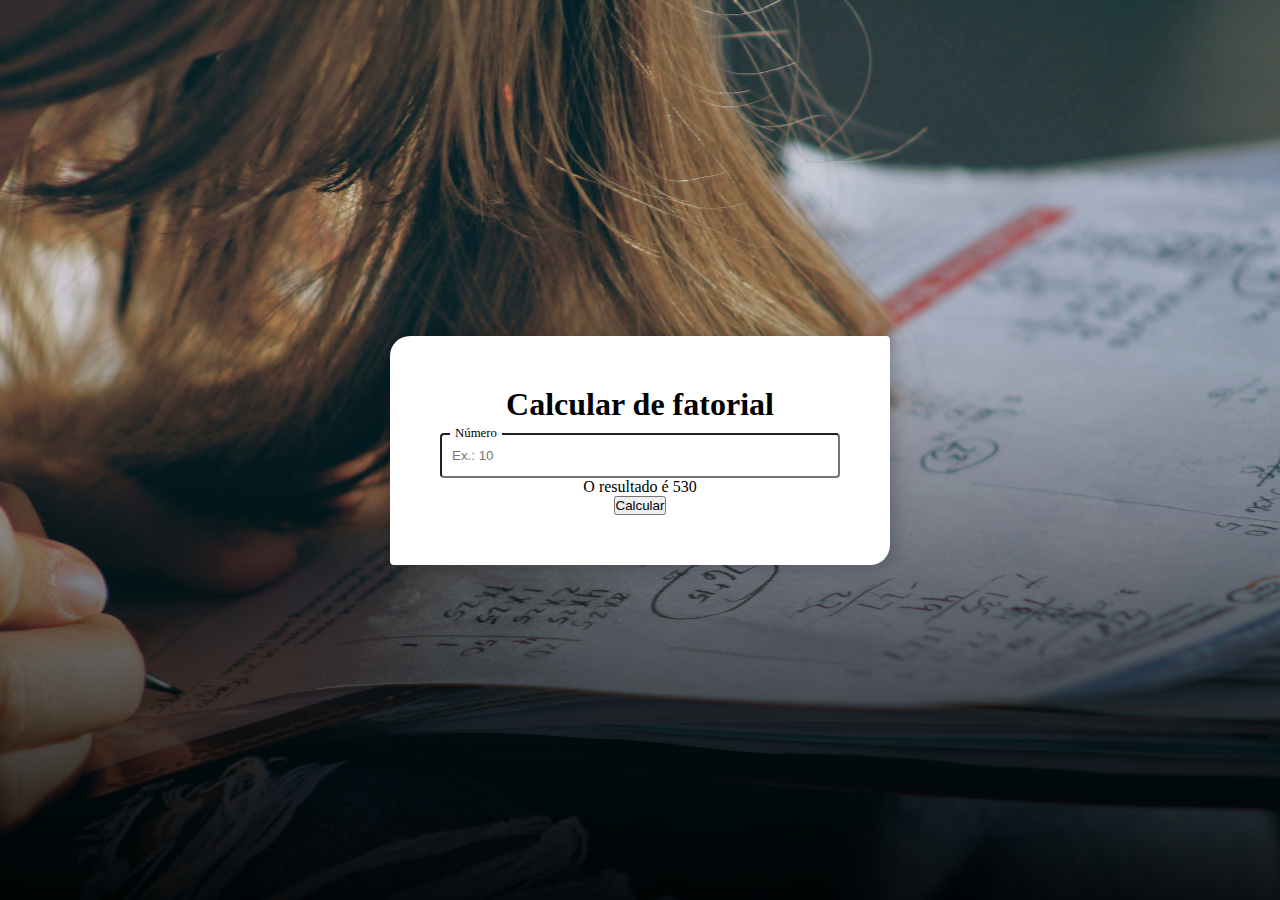
==== Atividade 1/index.html @ 1e1185ea "init" ====
<!DOCTYPE html>
<html lang="pt-br">
<head>
    <meta charset="UTF-8">
    <meta http-equiv="X-UA-Compatible" content="IE=edge">
    <meta name="viewport" content="width=device-width, initial-scale=1.0">
    <title>Desenvolvimento para clientes web</title>

    <link rel="stylesheet" href="./stylesheet/index.css">
</head>
<body>
    <section id="questão1">
        <form class="q1__form">
            <h1>Calcular de fatorial</h1>
            <label>
                <span>Número</span>
                <input type="number" placeholder="Ex.: 10" min="0">
            </label>
            <p>O resultado é 530</p>
            <button>Calcular</button>
        </form>
    </section>
</body>
</html>
---- Atividade 1/stylesheet/index.css ----
* {
    margin: 0px;
    padding: 0px;
    box-sizing: border-box;
}

section {
    width: 100%;
    height: 100vh;
}

label {
    position: relative;
    display: block;
    margin-top: 10px;
    width: 100%;
}

label > span {
    font-size: 0.8rem;
    position: absolute;
    top: -7px;
    left: 10px;
    background-color: #FFF;
    padding: 0px 5px;
}

label > input {
    height: 45px;
    padding: 10px;
    width: 100%;
    border-radius: 4px;
}

/* Questão 1 */
 
#questão1 {
    background: linear-gradient(rgba(0, 0, 0,0.1) 35%,rgba(0, 0, 0, 0.9)), url('../images/backgrounds/calculo.jpg');
    background-position: center;
    background-size: cover;
    display: flex;
    justify-content: center;
    align-items: center;
}

.q1__form {
    background-color: #FFF;
    width: fit-content;
    padding: 50px;
    border-radius: 20px 4px;
    box-shadow: 3px 1px 19px 0px #00000040;
    min-width: 500px;
    display: flex;
    flex-direction: column;
    justify-content: center;
    align-items: center;
}
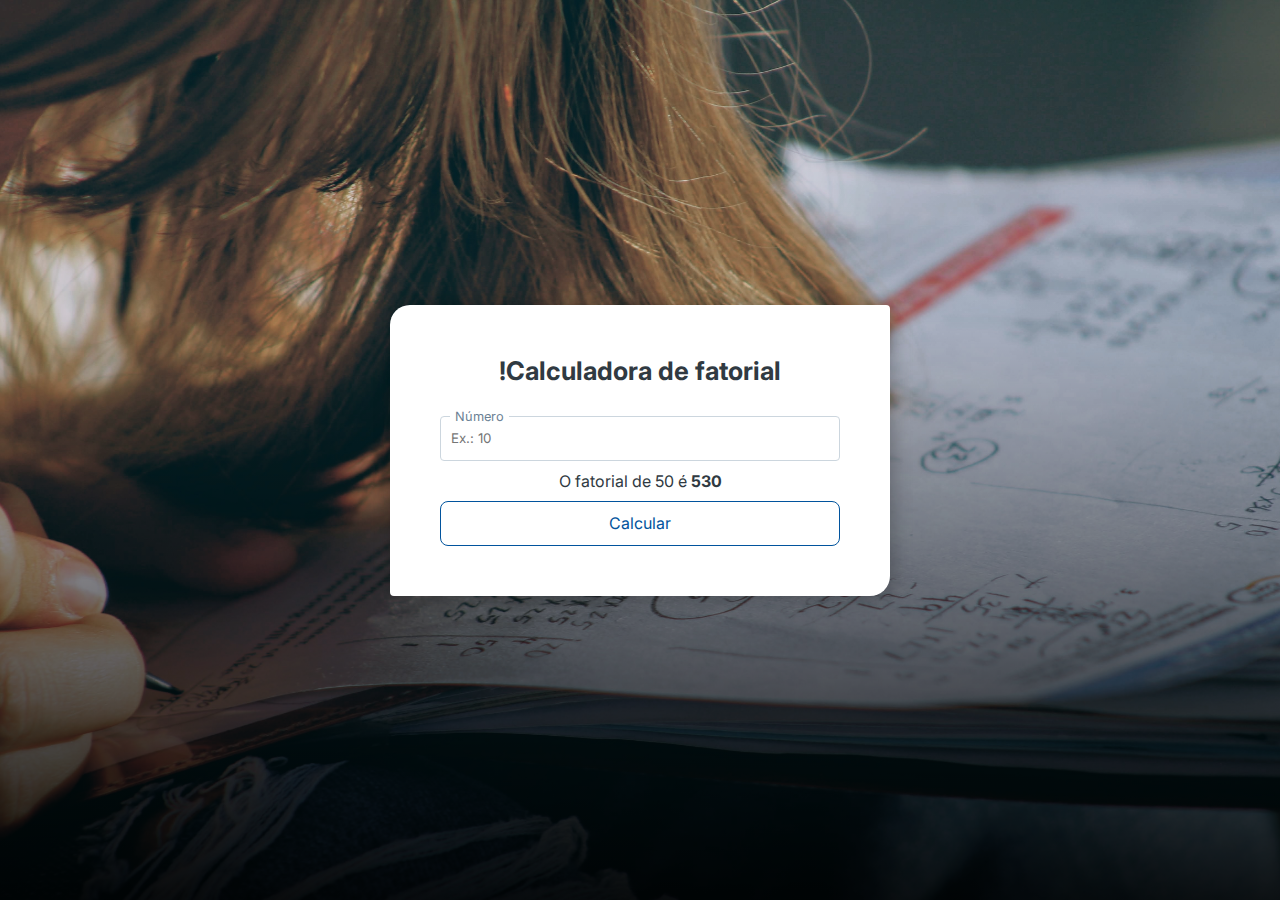
==== commit fe929037: "feat: init calculadora de fatorial" ====
--- a/Atividade 1/index.html
+++ b/Atividade 1/index.html
@@ -6,19 +6,22 @@
     <meta name="viewport" content="width=device-width, initial-scale=1.0">
     <title>Desenvolvimento para clientes web</title>
 
-    <link rel="stylesheet" href="./stylesheet/index.css">
+    <link rel="stylesheet" href="./stylesheet/general.css">
+    <link rel="stylesheet" href="./stylesheet/questoes.css">
 </head>
 <body>
     <section id="questão1">
         <form class="q1__form">
-            <h1>Calcular de fatorial</h1>
-            <label>
+            <h1>!Calculadora de fatorial</h1>
+            <label class="label__primary">
                 <span>Número</span>
                 <input type="number" placeholder="Ex.: 10" min="0">
             </label>
-            <p>O resultado é 530</p>
+            <p class="resultado">O fatorial de 50 é <b>530</b></p>
             <button>Calcular</button>
         </form>
     </section>
+
+    <script src="./javascript/input.js"></script>
 </body>
 </html>--- a/Atividade 1/stylesheet/general.css
+++ b/Atividade 1/stylesheet/general.css
@@ -0,0 +1,69 @@
+@import url('https://fonts.googleapis.com/css2?family=Inter:wght@400;500;700&display=swap');
+
+* {
+    margin: 0px;
+    padding: 0px;
+    box-sizing: border-box;
+    font-family: 'Inter', sans-serif;
+}
+
+:root {
+    --cinza200: #e7e7e9;
+    --cinza300: #CCD6DE;
+    --cinza400: #6B8194;
+    --cinza500: #5A6C7C;
+    --cinza700: #303A42;
+
+    --azul: #01549D;
+    --azulHover: #0C62AD;
+    --azulActive: #004C8F;
+
+  }
+
+section {
+    width: 100%;
+    height: 100vh;
+}
+
+label {
+    position: relative;
+    display: block;
+    margin-top: 10px;
+    width: 100%;
+}
+
+label > span {
+    font-size: 0.8rem;
+    position: absolute;
+    top: -7px;
+    left: 10px;
+    background-color: #FFF;
+    padding: 0px 5px;
+    color: var(--cinza400);
+}
+
+label > input {
+    height: 45px;
+    padding: 10px;
+    width: 100%;
+    border-radius: 4px;
+    border: 1px solid var(--cinza300);
+}
+
+label > input:focus {
+    outline-color: var(--azul);
+}
+
+button {
+    width: 100%;
+    height: 45px;
+    border-radius: 8px;
+    border: none;
+    cursor: pointer;
+    background-color: transparent;
+    font-size: 1rem;
+}
+
+.label__primary__focus > span {
+    color: var(--azul);
+}--- a/Atividade 1/stylesheet/questoes.css
+++ b/Atividade 1/stylesheet/questoes.css
@@ -0,0 +1,47 @@
+
+/* Questão 1 */
+ 
+#questão1 {
+    background: linear-gradient(rgba(0, 0, 0,0.1) 35%,rgba(0, 0, 0, 0.9)), url('../images/backgrounds/calculo.jpg');
+    background-position: center;
+    background-size: cover;
+    display: flex;
+    justify-content: center;
+    align-items: center;
+}
+
+.q1__form {
+    background-color: #FFF;
+    width: fit-content;
+    padding: 50px;
+    border-radius: 20px 4px;
+    box-shadow: 3px 1px 19px 0px #00000040;
+    min-width: 500px;
+    display: flex;
+    flex-direction: column;
+    justify-content: center;
+    align-items: center;
+}
+
+.q1__form > h1{
+    font-size: 1.6rem;
+    margin-bottom: 20px;
+    font-weight: 700;
+    color: var(--cinza700);
+}
+
+.q1__form > .resultado {
+    color: var(--cinza700);
+    margin: 10px 0px;
+}
+
+.q1__form  > button {
+    color: var(--azul);
+    border: 1px solid var(--azul);
+    transition: background-color 0.2s ease-in-out;
+}
+
+.q1__form  > button:hover {
+    color: #FFF;
+    background-color: var(--azul);
+}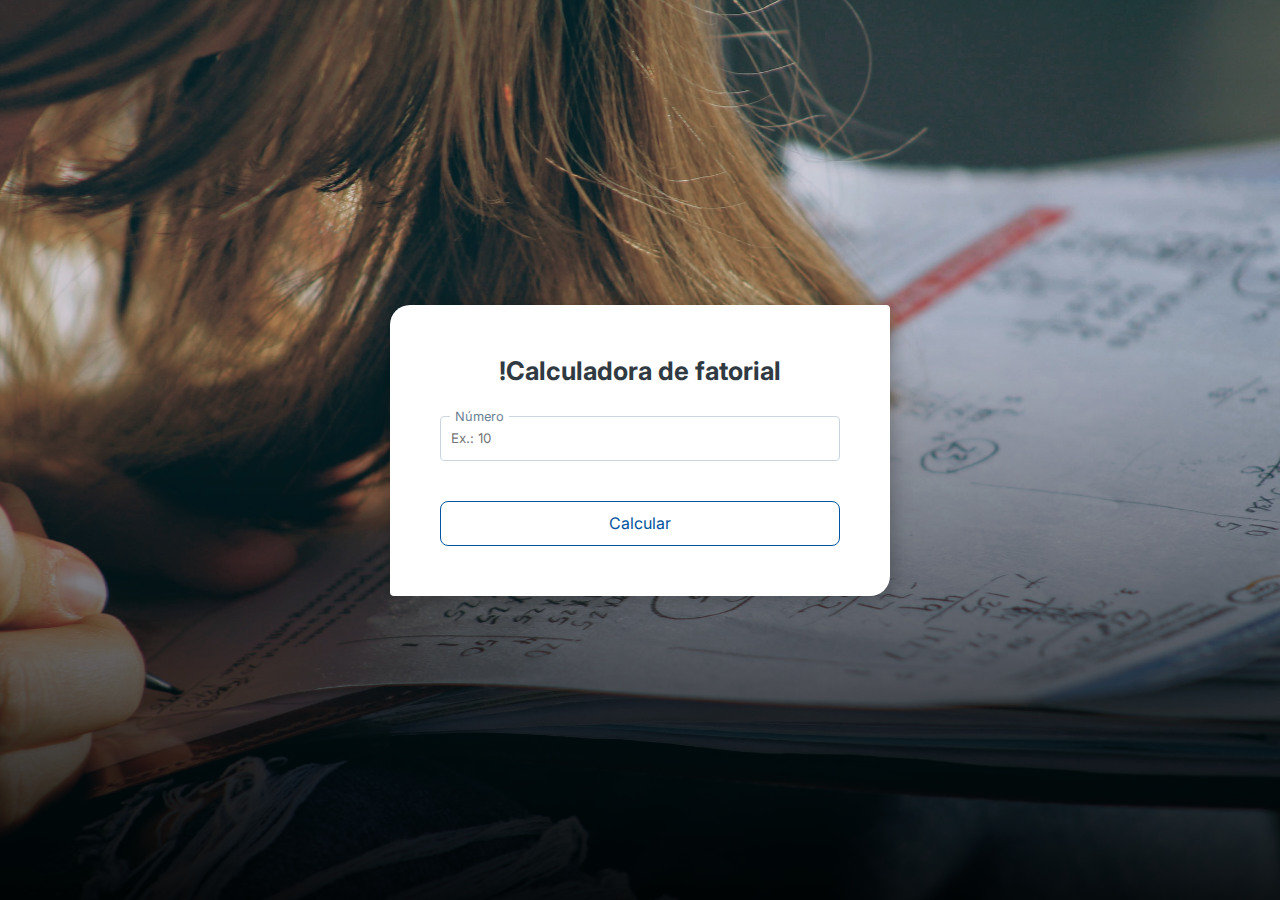
==== commit e14f0199: "Criando calculadora de fatorial" ====
--- a/Atividade 1/index.html
+++ b/Atividade 1/index.html
@@ -17,11 +17,12 @@
                 <span>Número</span>
                 <input type="number" placeholder="Ex.: 10" min="0">
             </label>
-            <p class="resultado">O fatorial de 50 é <b>530</b></p>
+            <p class="resultado"> </p>
             <button>Calcular</button>
         </form>
     </section>
 
     <script src="./javascript/input.js"></script>
+    <script src="./javascript/questoes.js"></script>
 </body>
 </html>--- a/Atividade 1/stylesheet/questoes.css
+++ b/Atividade 1/stylesheet/questoes.css
@@ -33,6 +33,11 @@
 .q1__form > .resultado {
     color: var(--cinza700);
     margin: 10px 0px;
+    min-height: 20px;
+}
+
+.q1__form > .resultado > .msg__error{
+    color: red;
 }
 
 .q1__form  > button {
@@ -44,4 +49,5 @@
 .q1__form  > button:hover {
     color: #FFF;
     background-color: var(--azul);
-}+}
+
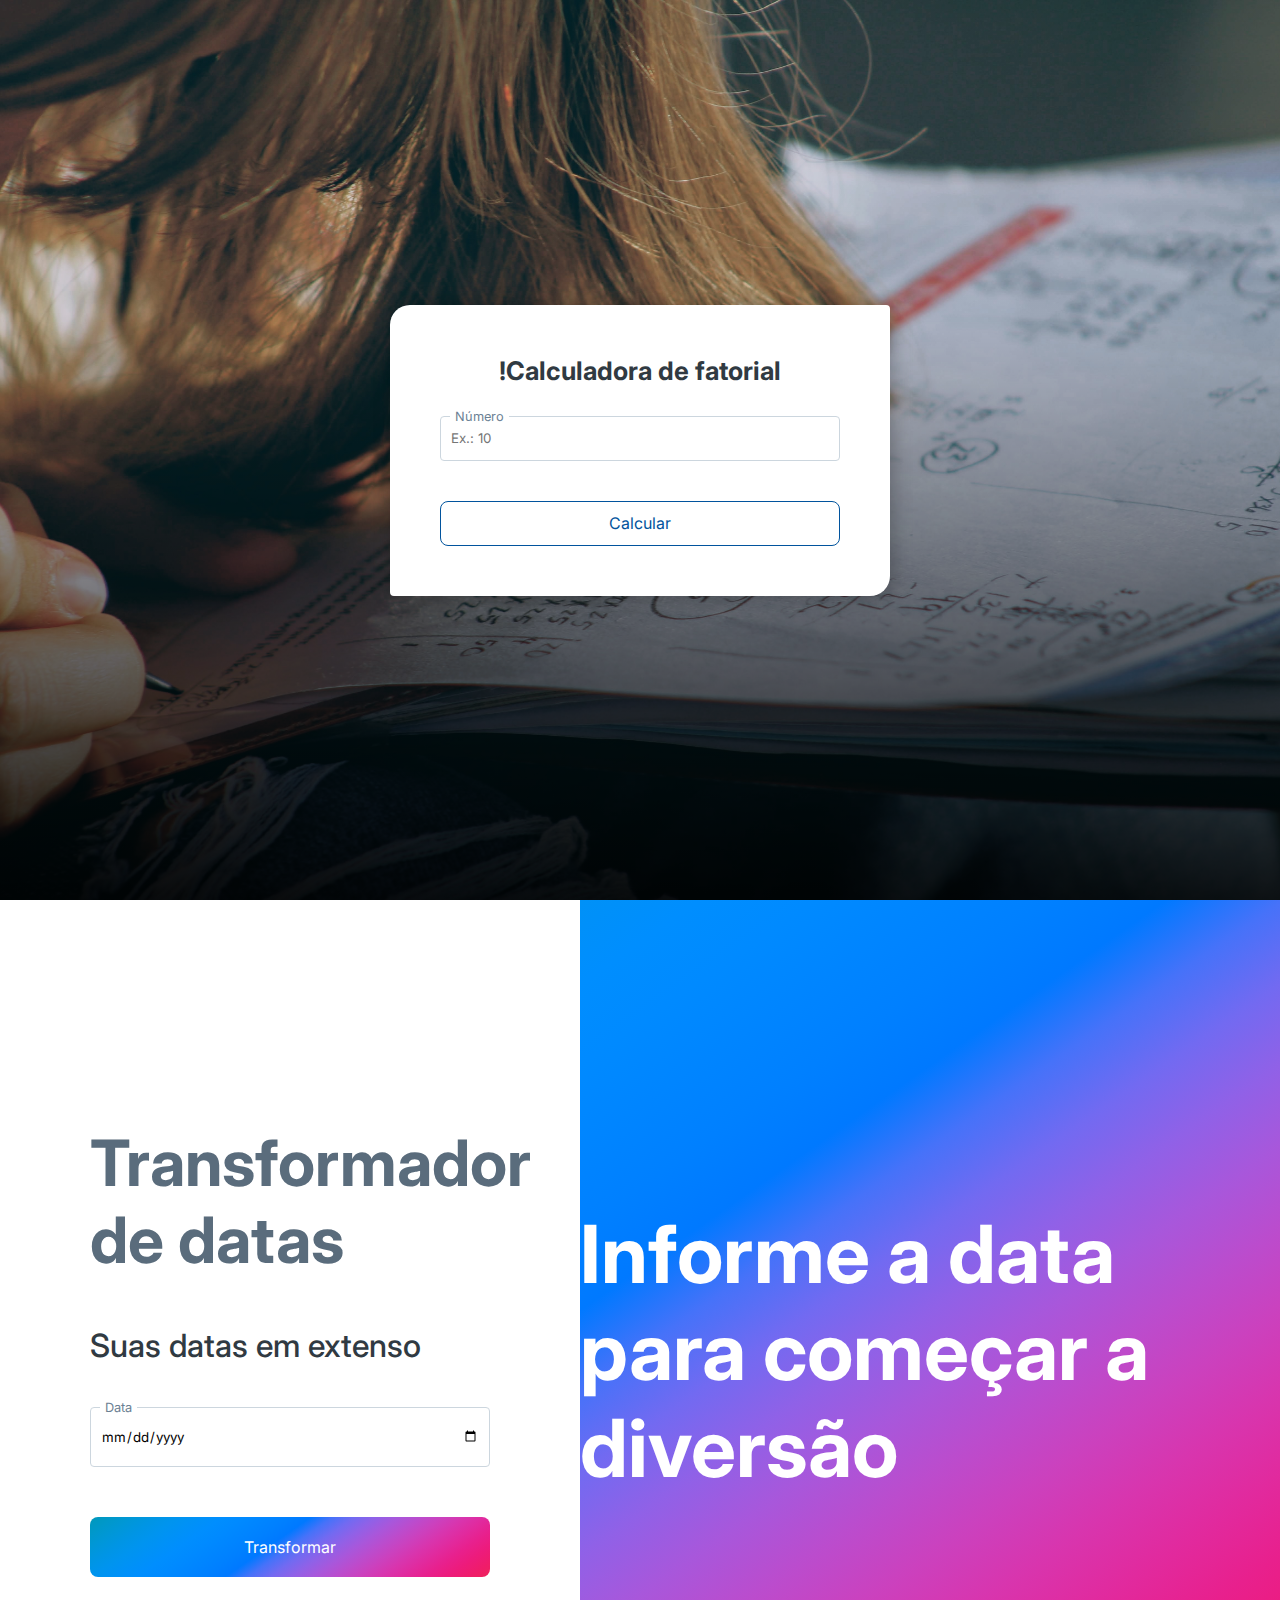
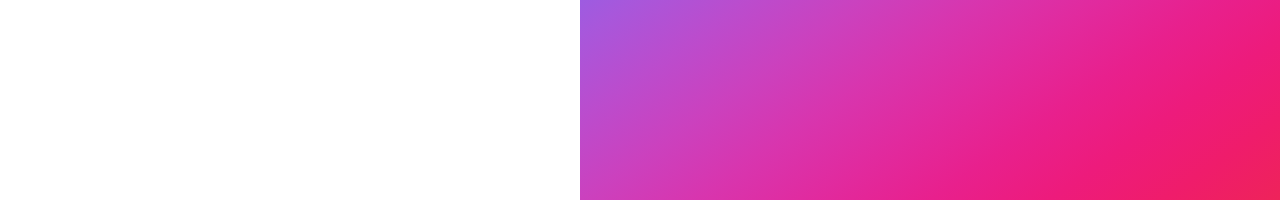
==== commit 9640a321: "exercicio de transformar data para extenso" ====
--- a/Atividade 1/index.html
+++ b/Atividade 1/index.html
@@ -22,6 +22,22 @@
         </form>
     </section>
 
+    <section id="questão2">
+        <form class="q2__form">
+            <h1>Transformador de datas</h1>
+            <h2>Suas datas em extenso</h2>
+            <label class="label__primary">
+                <span>Data</span>
+                <input type="date" placeholder="Ex.: 23/10/2001">
+            </label>
+            <p class="error_message"> </p>
+            <button>Transformar</button>
+        </form>
+        <div>
+            <h1 class="resultado">Informe a data <br> para começar a diversão</h1>
+        </div>
+    </section>
+
     <script src="./javascript/input.js"></script>
     <script src="./javascript/questoes.js"></script>
 </body>
--- a/Atividade 1/stylesheet/questoes.css
+++ b/Atividade 1/stylesheet/questoes.css
@@ -1,6 +1,6 @@
 
 /* Questão 1 */
- 
+
 #questão1 {
     background: linear-gradient(rgba(0, 0, 0,0.1) 35%,rgba(0, 0, 0, 0.9)), url('../images/backgrounds/calculo.jpg');
     background-position: center;
@@ -51,3 +51,68 @@
     background-color: var(--azul);
 }
 
+/* Questão 2 */
+
+#questão2 {
+    background-image: linear-gradient(145deg, #0098ba 0, #0098c9 4.55%, #0097d7 9.09%, #0095e4 13.64%, #0094ef 18.18%, #0091f7 22.73%, #008efe 27.27%, #008aff 31.82%, #0085ff 36.36%, #0080ff 40.91%, #0079ff 45.45%, #4672f9 50%, #726af1 54.55%, #9061e7 59.09%, #a857db 63.64%, #bb4ccd 68.18%, #cb41be 72.73%, #d835ae 77.27%, #e12a9e 81.82%, #e8208d 86.36%, #ed1b7c 90.91%, #ef1c6b 95.45%, #ee235a 100%);
+    display: flex;
+    align-items: center;
+}
+
+.q2__form {
+    background-color: #fff;
+    width: 35vw;
+    min-width: 580px;
+    height: 100%;
+    display: flex;
+    flex-direction: column;
+    justify-content: center;
+    padding: 90px;
+}
+
+.q2__form > h1 {
+    color: var(--cinza500);
+    font-size: 4rem;
+    margin-bottom: 3rem;
+}
+
+.q2__form > h2 {
+    color: var(--cinza700);
+    font-size: 2rem;
+    font-weight: 500;
+    margin-bottom: 2rem;
+}
+
+.q2__form input {
+    height: 60px;
+}
+
+.q2__form  > button {
+    height: 60px;
+    color: #FFF;
+    background-image: linear-gradient(145deg, #0098ba 0, #0098c9 4.55%, #0097d7 9.09%, #0095e4 13.64%, #0094ef 18.18%, #0091f7 22.73%, #008efe 27.27%, #008aff 31.82%, #0085ff 36.36%, #0080ff 40.91%, #0079ff 45.45%, #4672f9 50%, #726af1 54.55%, #9061e7 59.09%, #a857db 63.64%, #bb4ccd 68.18%, #cb41be 72.73%, #d835ae 77.27%, #e12a9e 81.82%, #e8208d 86.36%, #ed1b7c 90.91%, #ef1c6b 95.45%, #ee235a 100%);
+    transition: background-image 0.5s ease-in-out;
+}
+
+.q2__form  > button:hover {
+    background-image: linear-gradient(285deg, #4672f9 0, #4672f9 50%, #4672f9 100%);
+}
+
+#questão2 > div{
+    flex: 1;
+    display: flex;
+    justify-content: center;
+    align: center;
+}
+
+#questão2 > div > h1{
+    font-size: 5rem;
+    color: #FFF;
+}
+
+#questão2 .error_message {
+    color: red;
+    text-align: center;
+    margin: 15px 0px;
+    min-height: 20px;
+}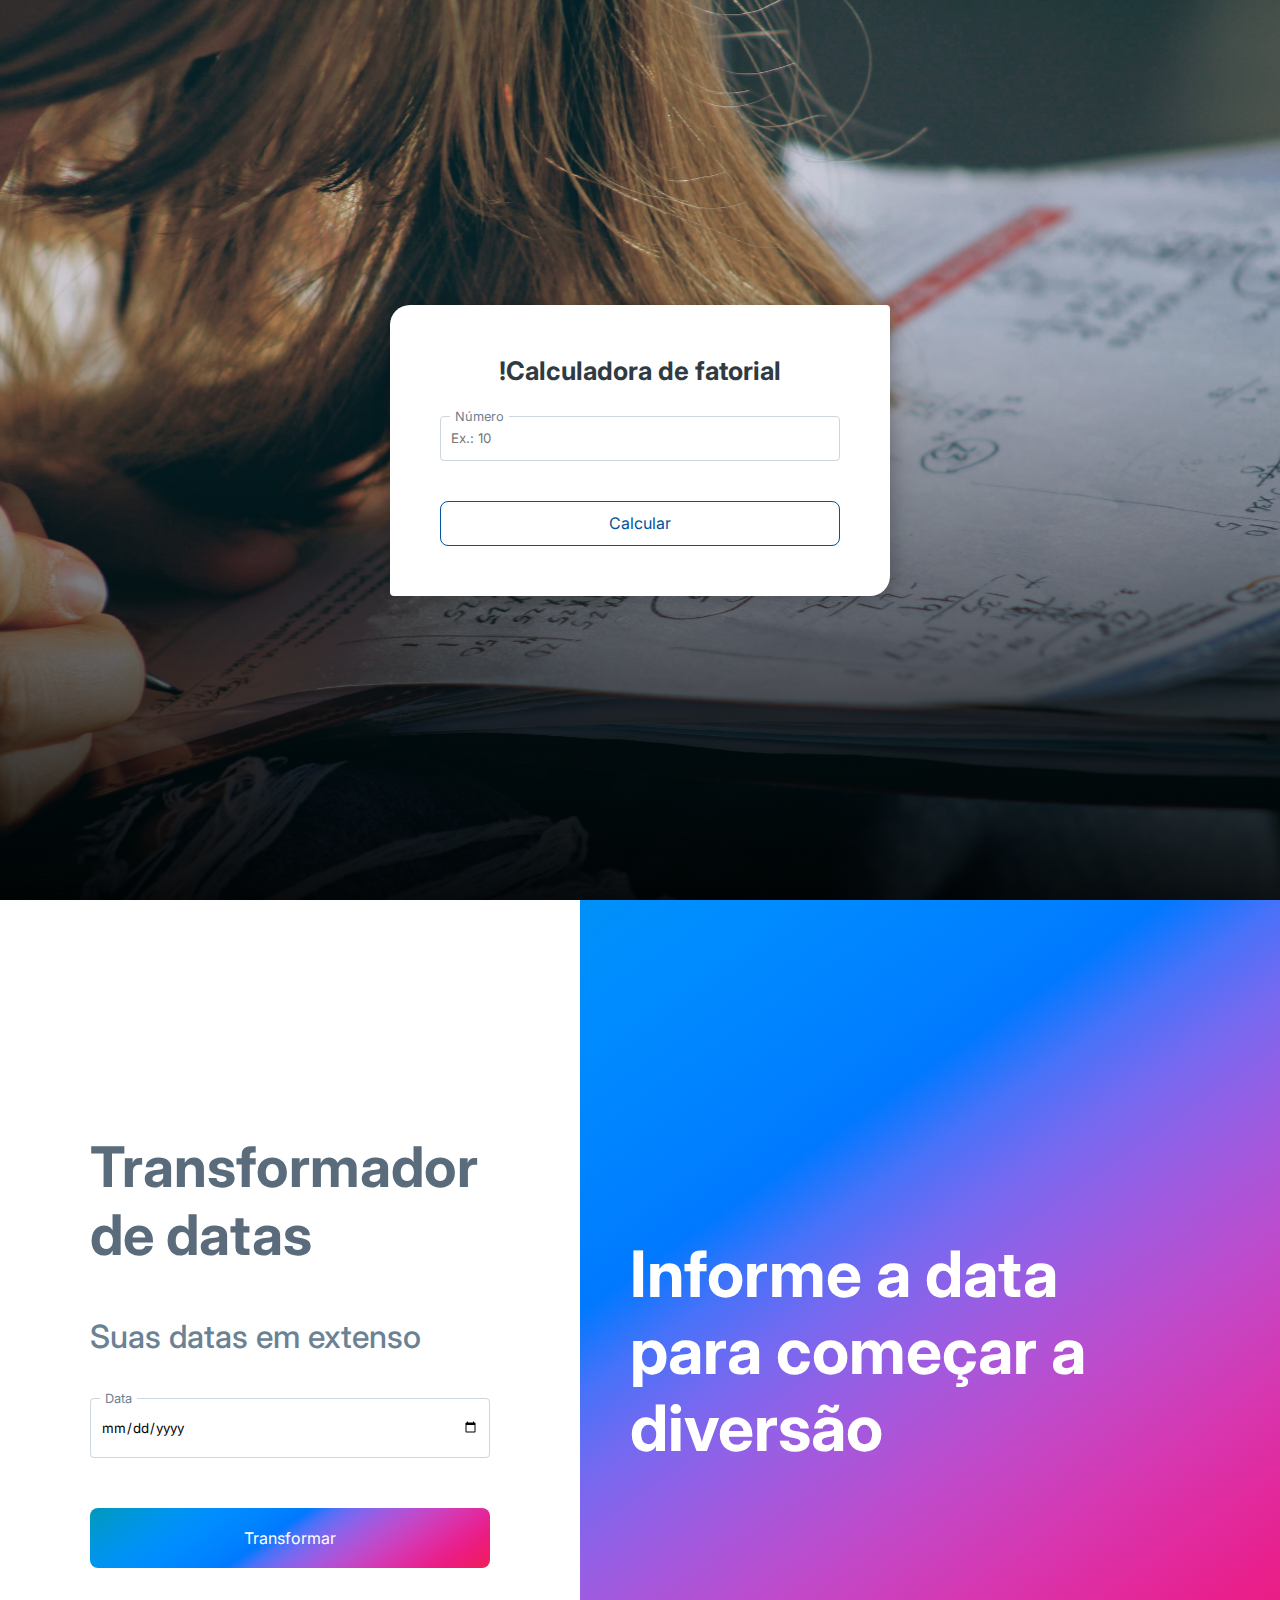
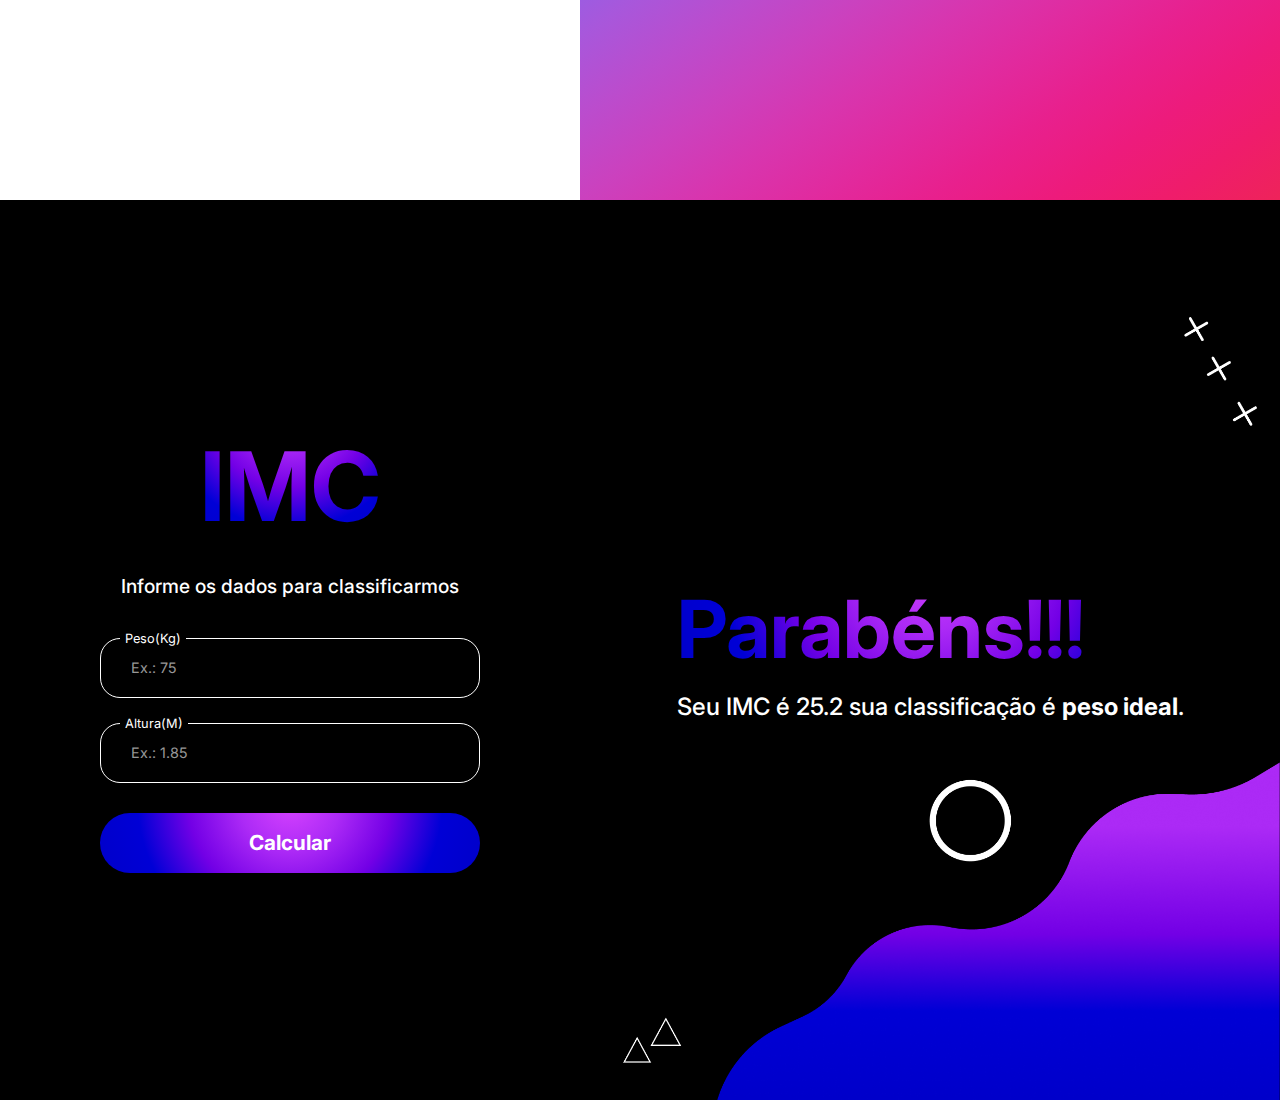
==== commit 39115f29: "terminando a questão 3" ====
--- a/Atividade 1/index.html
+++ b/Atividade 1/index.html
@@ -15,7 +15,7 @@
             <h1>!Calculadora de fatorial</h1>
             <label class="label__primary">
                 <span>Número</span>
-                <input type="number" placeholder="Ex.: 10" min="0">
+                <input type="number" required placeholder="Ex.: 10" min="0">
             </label>
             <p class="resultado"> </p>
             <button>Calcular</button>
@@ -28,7 +28,7 @@
             <h2>Suas datas em extenso</h2>
             <label class="label__primary">
                 <span>Data</span>
-                <input type="date" placeholder="Ex.: 23/10/2001">
+                <input type="date" required placeholder="Ex.: 23/10/2001">
             </label>
             <p class="error_message"> </p>
             <button>Transformar</button>
@@ -38,6 +38,34 @@
         </div>
     </section>
 
+    <section id="questão3">
+        <form>
+            <h1>IMC</h1>
+
+            <h2>Informe os dados para classificarmos</h2>
+
+            <label class="label__primary">
+                <span>Peso(Kg)</span>
+                <input type="number" name="peso" required placeholder="Ex.: 75">
+            </label>
+
+            <label class="label__primary">
+                <span>Altura(M)</span>
+                <input type="number" name="altura" step=".01" required placeholder="Ex.: 1.85">
+            </label>
+
+            <p class="error_message"> </p>
+            <button>Calcular</button>
+        </form>
+
+        <div class="content__info">
+            <div>
+                <h1>Parabéns!!!</h1>
+                <h2>Seu IMC é 25.2 sua classificação é <b>peso ideal</b>.</h2>
+            </div>
+        </div>
+    </section>
+
     <script src="./javascript/input.js"></script>
     <script src="./javascript/questoes.js"></script>
 </body>
--- a/Atividade 1/stylesheet/general.css
+++ b/Atividade 1/stylesheet/general.css
@@ -20,9 +20,27 @@
 
   }
 
+::-webkit-scrollbar {
+    width: 7px;
+    height: 7px;
+    background-color: #EFF3F6;
+}
+::-webkit-scrollbar-thumb {
+    border-radius: 10px;
+    background-color: #97A7B4;
+}
+::-webkit-scrollbar-track {
+    border-radius: 5px;
+}
+
+html {
+    scroll-snap-type: y mandatory;
+}
+
 section {
     width: 100%;
     height: 100vh;
+    scroll-snap-align: start;
 }
 
 label {
--- a/Atividade 1/stylesheet/questoes.css
+++ b/Atividade 1/stylesheet/questoes.css
@@ -59,7 +59,7 @@
     align-items: center;
 }
 
-.q2__form {
+#questão2 .q2__form {
     background-color: #fff;
     width: 35vw;
     min-width: 580px;
@@ -70,31 +70,32 @@
     padding: 90px;
 }
 
-.q2__form > h1 {
+#questão2 .q2__form > h1 {
     color: var(--cinza500);
-    font-size: 4rem;
+    font-size: 3.5rem;
     margin-bottom: 3rem;
 }
 
-.q2__form > h2 {
-    color: var(--cinza700);
+#questão2 .q2__form > h2 {
+    color: var(--cinza400);
     font-size: 2rem;
     font-weight: 500;
     margin-bottom: 2rem;
-}
-
-.q2__form input {
-    height: 60px;
-}
-
-.q2__form  > button {
+
+}
+
+#questão2 .q2__form input {
+    height: 60px;
+}
+
+#questão2 .q2__form  > button {
     height: 60px;
     color: #FFF;
     background-image: linear-gradient(145deg, #0098ba 0, #0098c9 4.55%, #0097d7 9.09%, #0095e4 13.64%, #0094ef 18.18%, #0091f7 22.73%, #008efe 27.27%, #008aff 31.82%, #0085ff 36.36%, #0080ff 40.91%, #0079ff 45.45%, #4672f9 50%, #726af1 54.55%, #9061e7 59.09%, #a857db 63.64%, #bb4ccd 68.18%, #cb41be 72.73%, #d835ae 77.27%, #e12a9e 81.82%, #e8208d 86.36%, #ed1b7c 90.91%, #ef1c6b 95.45%, #ee235a 100%);
     transition: background-image 0.5s ease-in-out;
 }
 
-.q2__form  > button:hover {
+#questão2 .q2__form  > button:hover {
     background-image: linear-gradient(285deg, #4672f9 0, #4672f9 50%, #4672f9 100%);
 }
 
@@ -102,11 +103,12 @@
     flex: 1;
     display: flex;
     justify-content: center;
-    align: center;
+    align-items: center;
+    padding: 0px 50px;
 }
 
 #questão2 > div > h1{
-    font-size: 5rem;
+    font-size: 4rem;
     color: #FFF;
 }
 
@@ -115,4 +117,104 @@
     text-align: center;
     margin: 15px 0px;
     min-height: 20px;
-}+}
+
+/* Questão 3 */
+
+#questão3 {
+    background-color: #000;
+    display: flex;
+    align-items: center;
+}
+
+#questão3 > form {
+    width: 60vw;
+    min-width: 580px;
+    height: 100%;
+    padding: 100px;
+    display: flex;
+    flex-direction: column;
+    justify-content: center;
+    align-items: center;
+}
+
+#questão3 > form > h1 {
+    color: white;
+    font-size: 6rem;
+    background-image: radial-gradient(circle at 50% -20.71%, #d944ff 0, #ac2af6 25%, #7300e6 50%, #0000d6 75%, #0000ca 100%);
+	-webkit-background-clip: text;
+	-webkit-text-fill-color: transparent;
+}
+
+#questão3 > form > h2 {
+    color: white;
+    font-size: 1.2rem;
+    font-weight: 500;
+    margin: 30px 0px;
+}
+
+#questão3 form label {
+    margin-bottom: 15px
+}
+
+#questão3 form label > span {
+    background-color: #000;
+    color: #FFF;
+    left: 20px;
+}
+
+#questão3 form input {
+    height: 60px;
+    border-radius: 30px;
+    border-color: #FFF;
+    background-color: #000;
+    padding-left: 30px;
+    padding-right: 30px;
+    border-radius: 20px;
+    color: #FFF;
+}
+
+#questão3 form input:focus {
+    outline-color: #fff;
+}
+
+#questão3 form input::placeholder {
+    color:rgba(255, 255, 255, 0.6);
+    font-size: 0.9rem;
+}
+
+#questão3 form button {
+    border-radius: 30px;
+    height: 60px;
+    margin-top: 15px;
+    color: white;
+    font-weight: 700;
+    font-size: 1.3rem;
+    background: radial-gradient(circle at 50% -20.71%, #d944ff 0, #ac2af6 25%, #7300e6 50%, #0000d6 75%, #0000ca 100%);
+}
+
+#questão3 .content__info {
+    color: #FFF;
+    width: 100%;
+    height: 100%;
+    display: flex;
+    flex-direction: column;
+    justify-content: center;
+    align-items: center;
+    background-image: url(../images/backgrounds/imc.png);
+    background-size: cover;
+    background-position: bottom right;
+}
+
+#questão3 .content__info  h1 {
+    font-size: 5rem;
+    margin-bottom: 15px;
+    background: radial-gradient(circle at 50% -20.71%, #d944ff 0, #ac2af6 25%, #7300e6 50%, #0000d6 75%, #0000ca 100%);
+    -webkit-background-clip: text;
+	-webkit-text-fill-color: transparent;
+}
+
+#questão3 .content__info h2 {
+    font-weight: 500;
+}
+
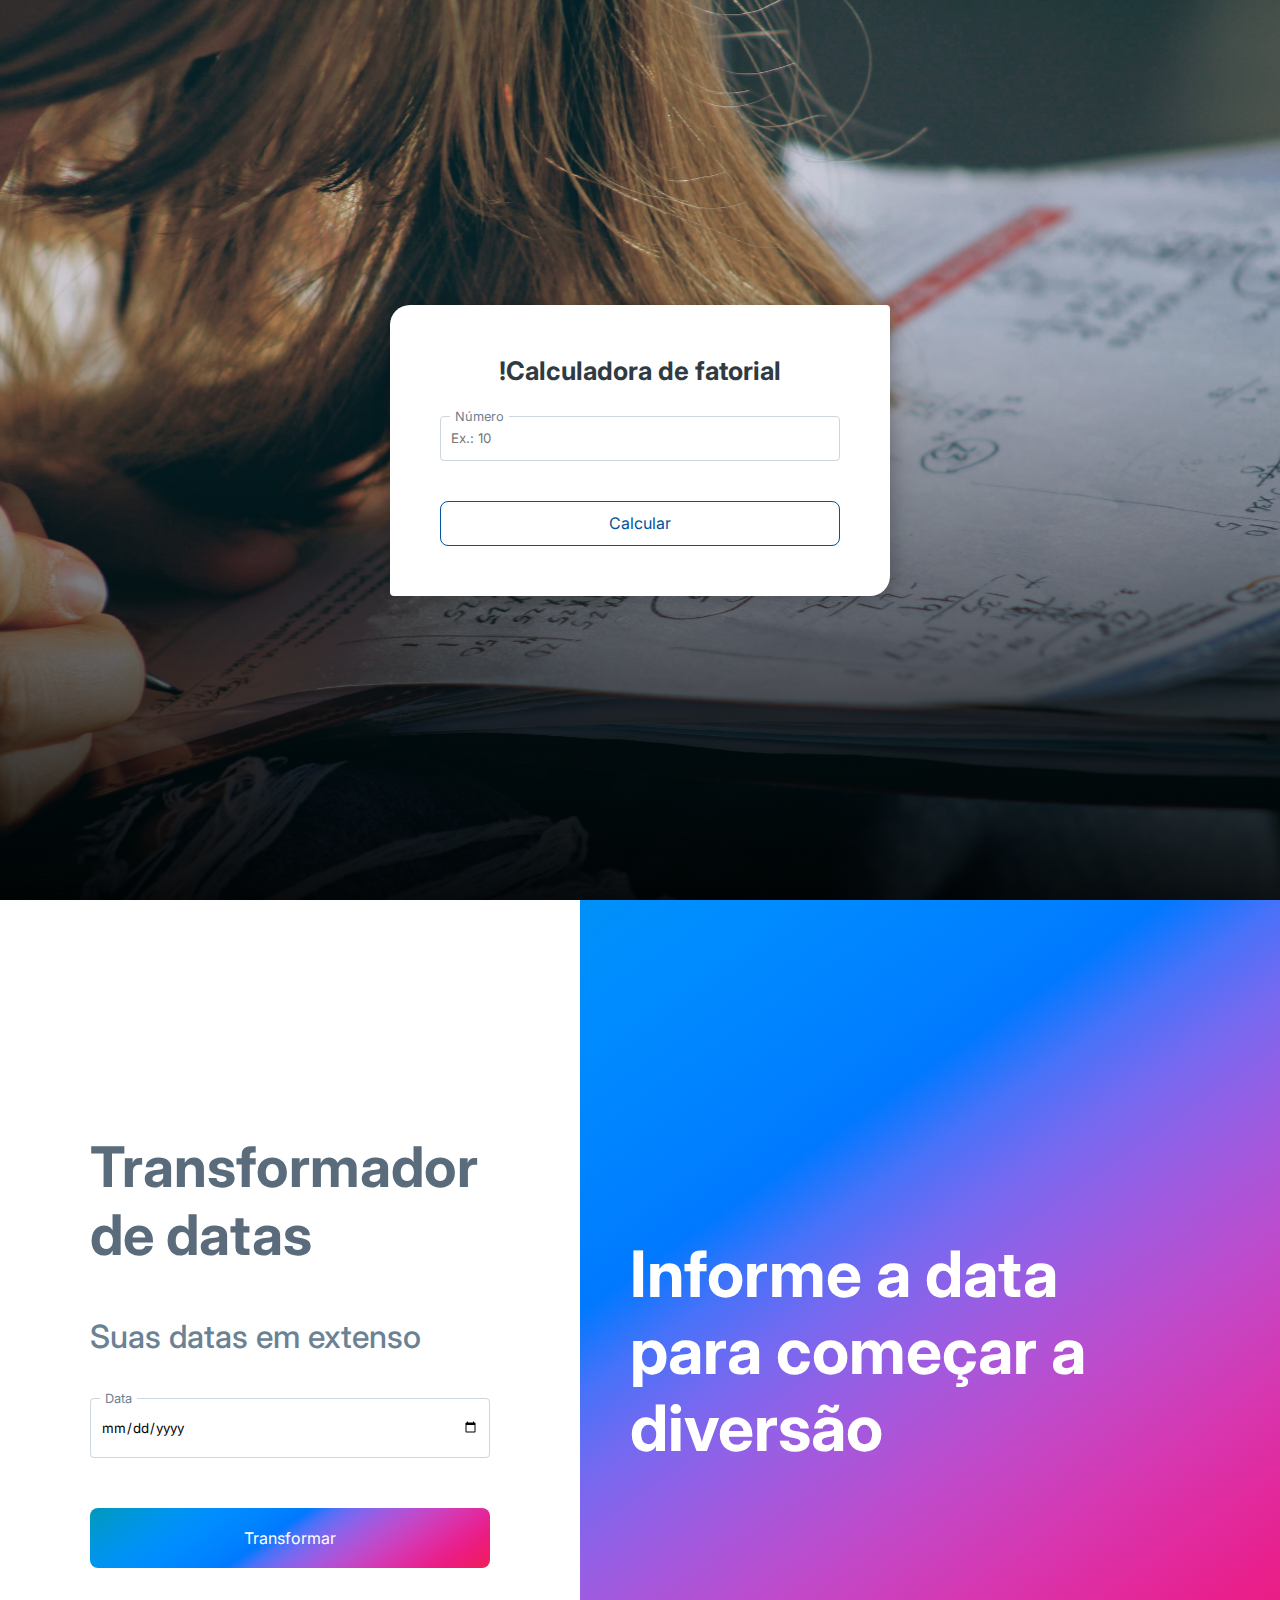
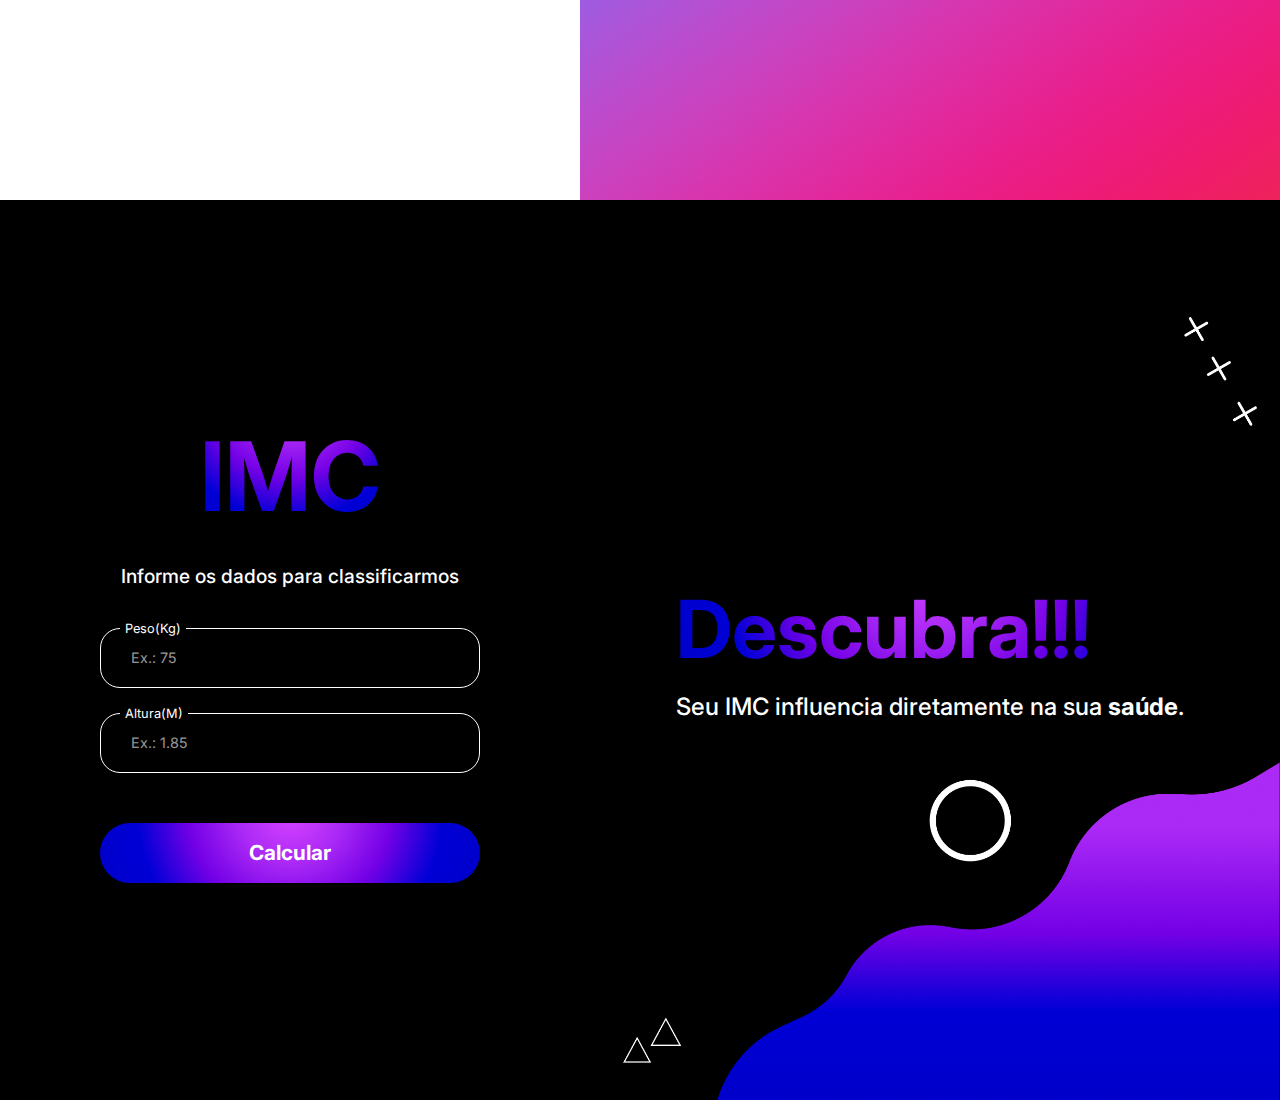
==== commit 11ad4b12: "mensagem default" ====
--- a/Atividade 1/index.html
+++ b/Atividade 1/index.html
@@ -60,8 +60,8 @@
 
         <div class="content__info">
             <div>
-                <h1>Parabéns!!!</h1>
-                <h2>Seu IMC é 25.2 sua classificação é <b>peso ideal</b>.</h2>
+                <h1>Descubra!!!</h1>
+                <h2>Seu IMC influencia diretamente na sua <b>saúde</b>.</h2>
             </div>
         </div>
     </section>
--- a/Atividade 1/stylesheet/questoes.css
+++ b/Atividade 1/stylesheet/questoes.css
@@ -193,6 +193,12 @@
     background: radial-gradient(circle at 50% -20.71%, #d944ff 0, #ac2af6 25%, #7300e6 50%, #0000d6 75%, #0000ca 100%);
 }
 
+#questão3 form .error_message {
+    color: red;
+    min-height: 20px;
+}
+
+
 #questão3 .content__info {
     color: #FFF;
     width: 100%;
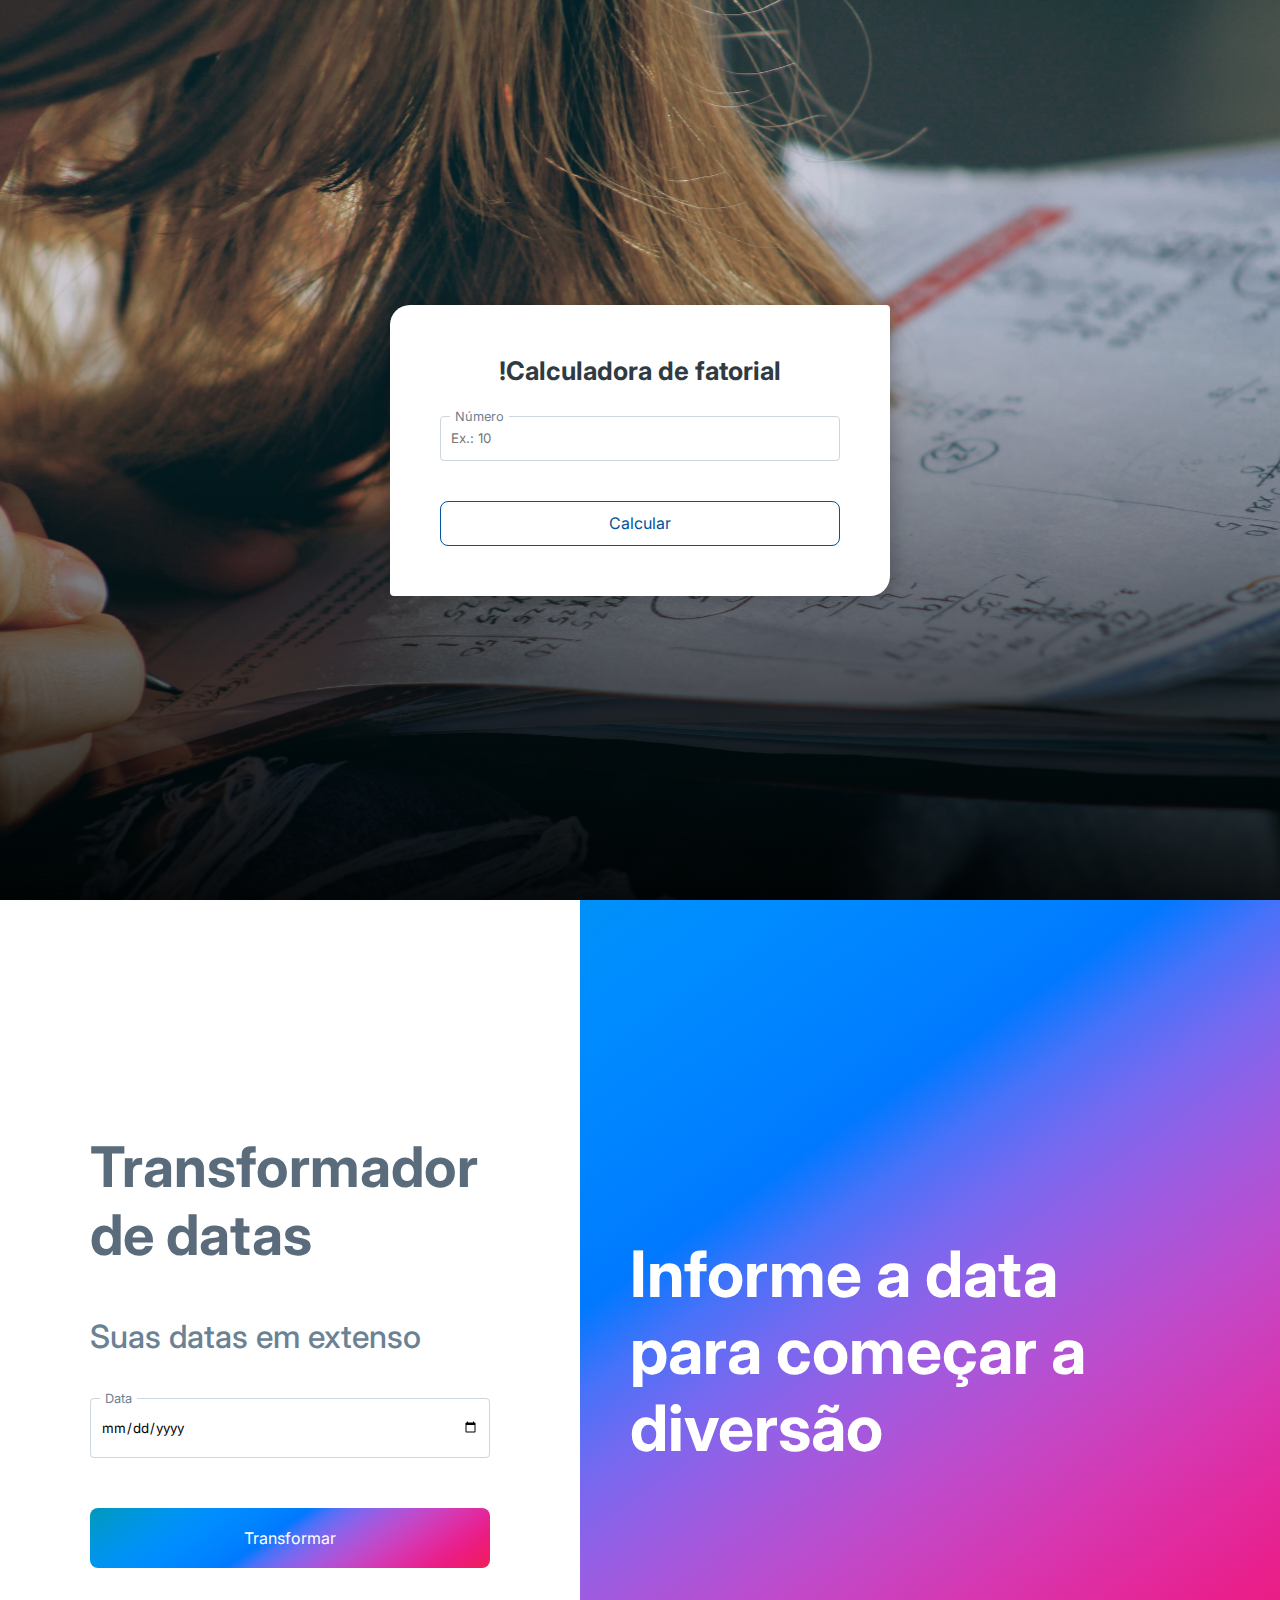
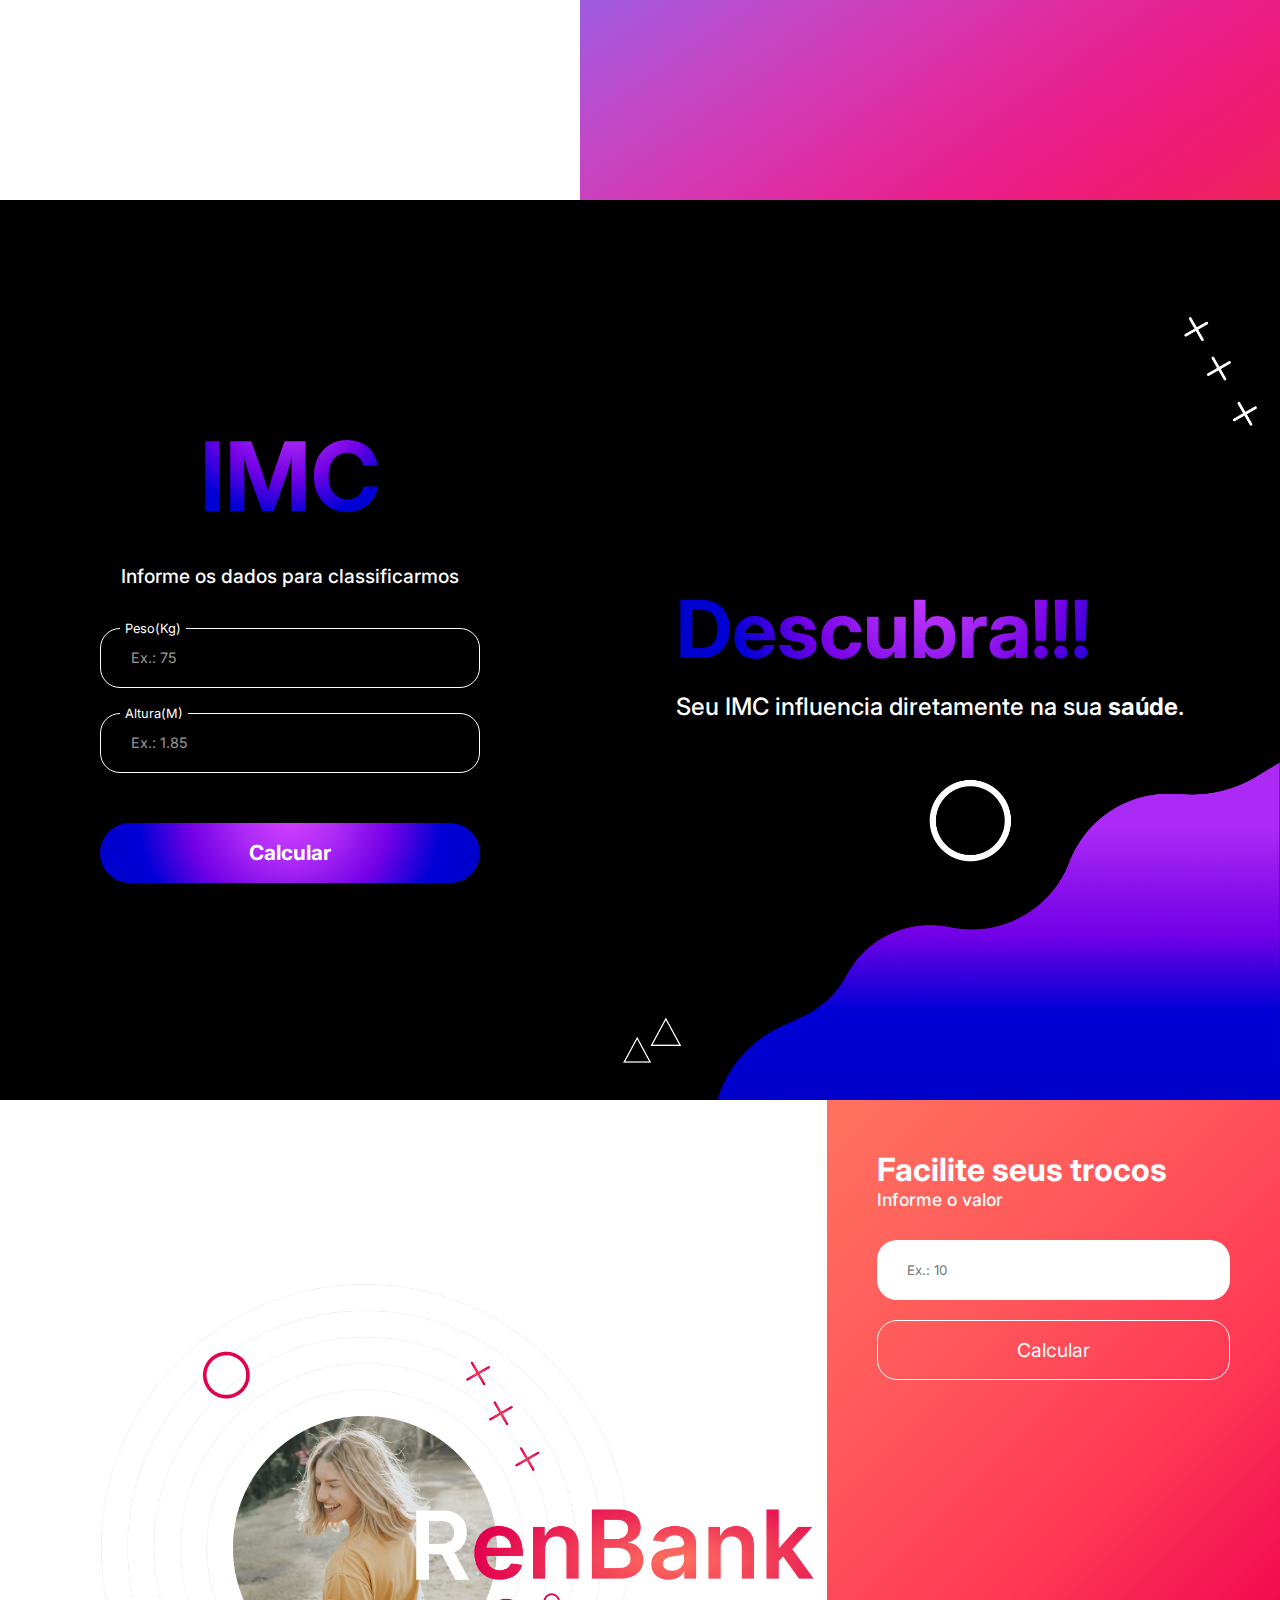
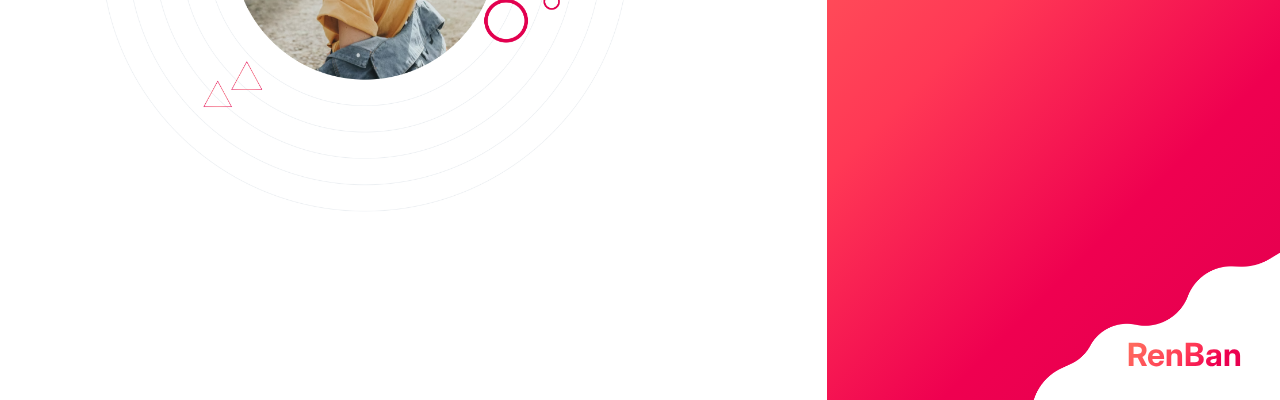
==== commit 4b984d82: "último exercício" ====
--- a/Atividade 1/index.html
+++ b/Atividade 1/index.html
@@ -66,7 +66,63 @@
         </div>
     </section>
 
+    <section id="questão4">
+        <div class="content_title">
+            <img src="./images/peoples/renbank.png" alt="Imagem do RenBank">
+        </div>
+        <form>
+            <h1>Facilite seus trocos</h1>
+            <h2>Informe o valor</h2>
+            <label class="label__primary">
+                <input type="number" required placeholder="Ex.: 10" min="0">
+            </label>
+            <button><span>Calcular</span></button>
+            <div class="resultado">
+                <h2>Troco facilitado</h2>
+                <div class="card__total">
+                    <h2>Total:</h2>
+                    <h3>R$: <b>100,00</b></h3>
+                </div>
+                <div class="container__notasItem">
+                    <div class="nota__item">
+                        <h2>50 reais</h2>
+                        <h3>Quantidade:</h3>
+                        <p>5x</p>
+                    </div>
+    
+                    <div class="nota__item">
+                        <h2>10 reais</h2>
+                        <h3>Quantidade:</h3>
+                        <p>5x</p>
+                    </div>
+    
+                    <div class="nota__item">
+                        <h2>5 reais</h2>
+                        <h3>Quantidade:</h3>
+                        <p>5x</p>
+                    </div>
+    
+                    <div class="nota__item">
+                        <h2>1 real</h2>
+                        <h3>Quantidade:</h3>
+                        <p>5x</p>
+                    </div>
+                </div>
+            </div>
+            <div class="footer">
+                <span
+                    class="typewrite"
+                    data-period="3000"
+					data-type='["RenBank"]'
+                >
+                    <span class="wrap"></span> 
+                </span>
+            </div>
+        </form>
+    </section>
+
     <script src="./javascript/input.js"></script>
+    <script src="./javascript/write.js"></script>
     <script src="./javascript/questoes.js"></script>
 </body>
 </html>--- a/Atividade 1/stylesheet/general.css
+++ b/Atividade 1/stylesheet/general.css
@@ -17,6 +17,9 @@
     --azul: #01549D;
     --azulHover: #0C62AD;
     --azulActive: #004C8F;
+
+	--shadow: 0px 5px 26px -5px rgba(107, 129, 148, 0.2);
+
 
   }
 
--- a/Atividade 1/stylesheet/questoes.css
+++ b/Atividade 1/stylesheet/questoes.css
@@ -224,3 +224,174 @@
     font-weight: 500;
 }
 
+/* Questão 4 */
+
+#questão4 {
+    display: flex;
+    align-items: center;
+    justify-content: space-between;
+    padding: 0px 0px 0px 100px;
+    /* background-image: linear-gradient(135deg, #ff725f 0, #ff5a5b 25%, #ff3855 50%, #ef0050 75%, #e2004f 100%); */
+}
+
+#questão4 > .content_title {
+    width: 60vw;
+    max-width: 800px;
+}
+
+#questão4 > .content_title img {
+    width: 100%;
+}
+
+#questão4 > form {
+    /* flex: 1; */
+    width: 37vw;
+    max-width: 800px;
+    height: 100%;
+    background-image: linear-gradient(135deg, #ff725f 0, #ff5a5b 25%, #ff3855 50%, #ef0050 75%, #e2004f 100%);
+    padding: 50px;
+    position: relative;
+    overflow: hidden;
+}
+
+#questão4 > form > .footer {
+    width: 100%;
+    height: 230px;
+    position: absolute;
+    bottom: 0;
+    right: 0;
+    background-image: url(../images/backgrounds/troco.png);
+    background-position: bottom right;
+    background-size: 80%;
+    background-repeat: no-repeat;
+    display: flex;
+    justify-content: flex-end;
+    align-items: flex-end;
+}
+
+#questão4 > form > .footer > span {
+    font-size: 2rem;
+    font-weight: 700;
+    transform: translate(-36px,-26px);
+    background: linear-gradient(135deg, #ff725f 0, #ff5a5b 25%, #ff3855 50%, #ef0050 75%, #e2004f 100%);
+    -webkit-background-clip: text;
+	-webkit-text-fill-color: transparent;
+}
+
+
+#questão4 > form  > h1 {
+    color: #FFF;
+    font-size: 2rem;
+}
+
+#questão4 > form  > h2 {
+    color: var(--cinza400);
+    color: #FFF;
+    font-weight: 500;
+    font-size: 1.1rem;
+    margin-bottom: 30px;
+}
+
+#questão4 > form input {
+    border-radius: 20px;
+    height: 60px;
+    padding: 20px 30px;
+    border: none;
+}
+
+#questão4 > form input:focus {
+    outline: none;
+}
+
+#questão4 > form button {
+    border-radius: 20px;
+    height: 60px;
+    color: #FFF;
+    border: 1px solid #FFF;
+    margin-top: 20px;
+    font-size: 1.2rem;
+    transition: background-color 0.4s ease-in-out;
+}
+
+#questão4 > form button:hover{
+    background-color: #FFF;
+}
+
+#questão4 > form button:hover span{
+    background: linear-gradient(135deg, #ff725f 0, #ff5a5b 25%, #ff3855 50%, #ef0050 75%, #e2004f 100%);
+    -webkit-background-clip: text;
+	-webkit-text-fill-color: transparent;
+}
+
+#questão4 .card__total{
+    padding: 25px;
+    background-color: white;
+    border-radius: 12px;
+    margin: 15px 10px;
+    box-shadow: var(--shadow);
+}
+
+#questão4 .card__total h2 {
+    color: var(--cinza700);
+}
+
+#questão4 .card__total h3 {
+    margin-top: 15px;
+    font-weight: 500;
+    color: var(--cinza500);
+}
+
+#questão4 .nota__item {
+    width: fit-content;
+    background-color: #FFF;
+    display: flex;
+    flex-direction: column;
+    justify-content: center;
+    align-items: center;
+    border-radius: 12px;
+    padding: 25px  10px;
+    margin: 10px;
+    box-shadow: var(--shadow);
+}
+
+#questão4 .container__notasItem {
+    display: flex;
+    flex-wrap: wrap;
+}
+
+#questão4 .nota__item {
+    width: fit-content;
+    background-color: #FFF;
+    display: flex;
+    flex-direction: column;
+    justify-content: center;
+    align-items: center;
+    border-radius: 12px;
+    padding: 25px  10px;
+    margin: 10px;
+    box-shadow: var(--shadow);
+}
+#questão4 .resultado {
+    margin-top: 50px;
+    display: none;
+}
+
+#questão4 .resultado > h2 {
+    color: #FFF;
+    margin-bottom: 15px;
+}
+
+#questão4 .nota__item h2 {
+    color: var(--cinza700);
+    margin-bottom: 10px;
+}
+
+#questão4 .nota__item h3 {
+    color: var(--cinza500);
+    font-weight: 400;
+}
+
+#questão4 .nota__item p {
+    color: var(--cinza500);
+    font-weight: 700;
+}